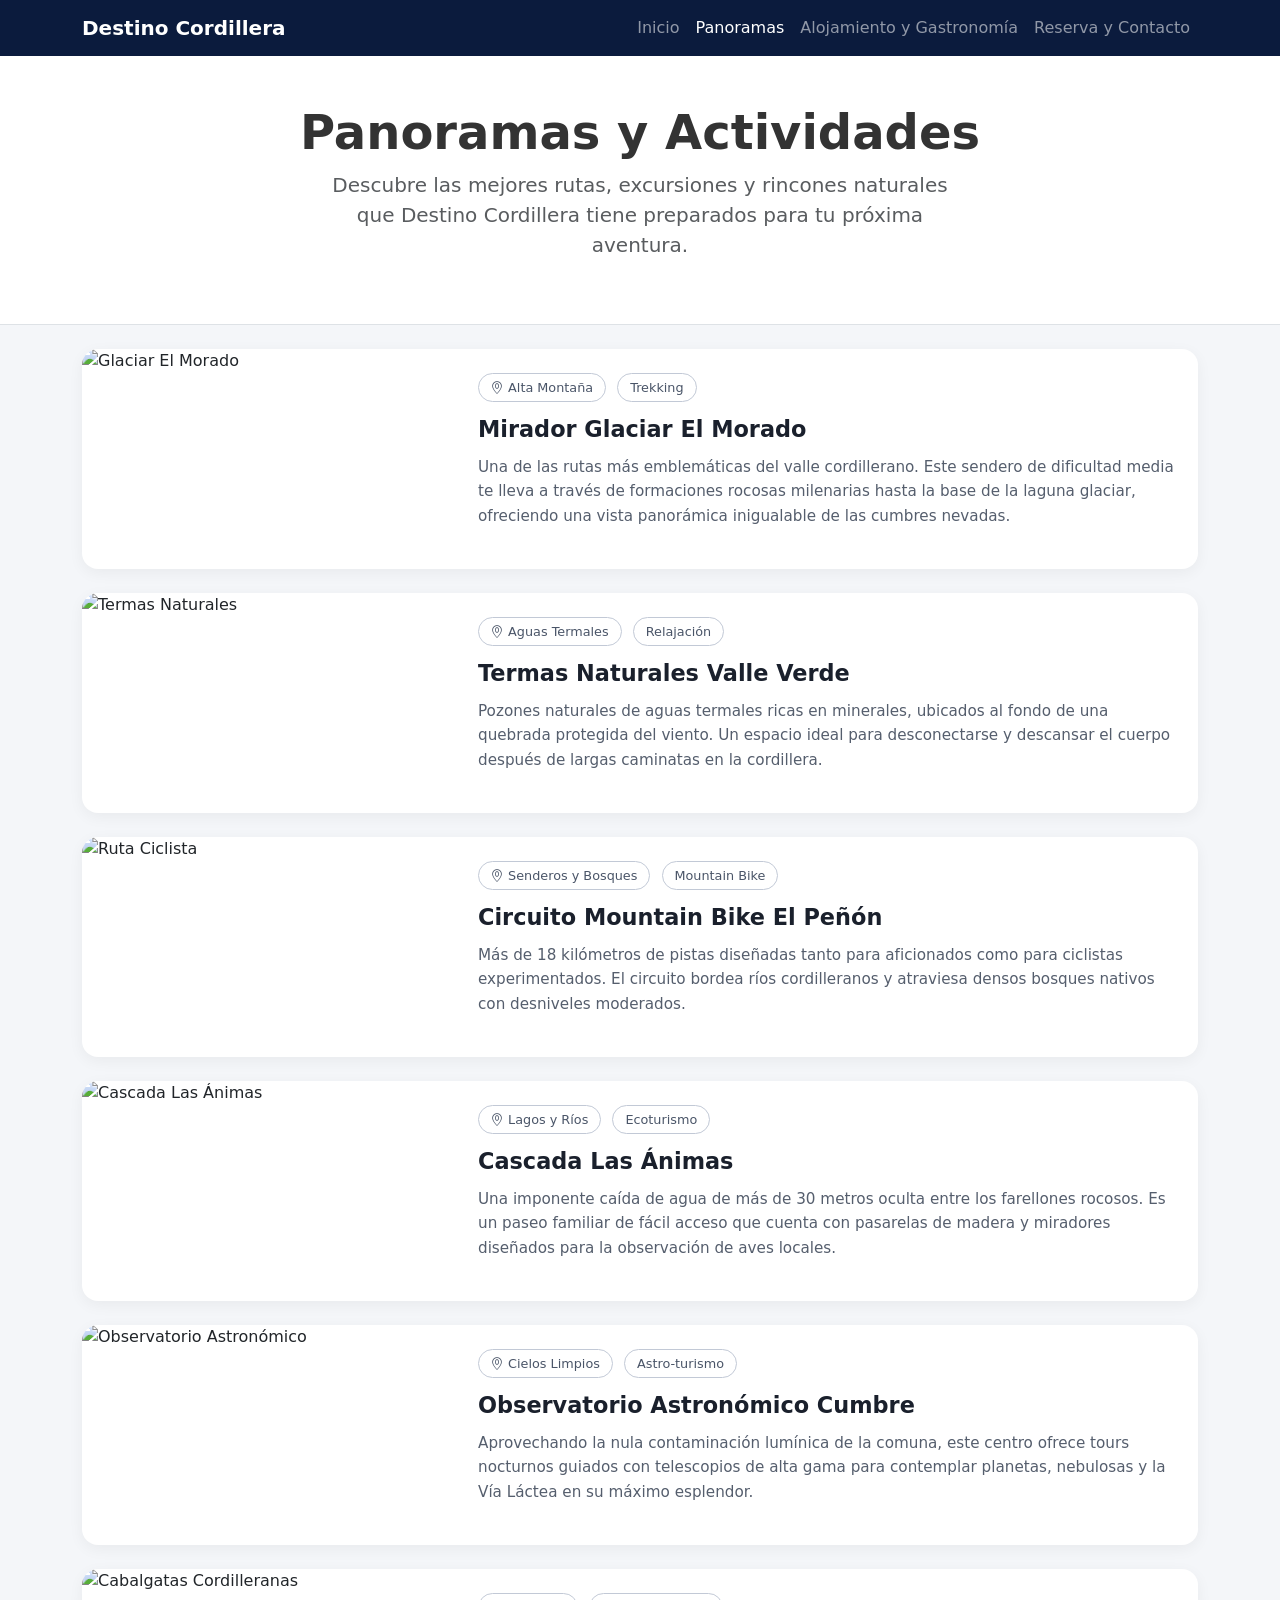
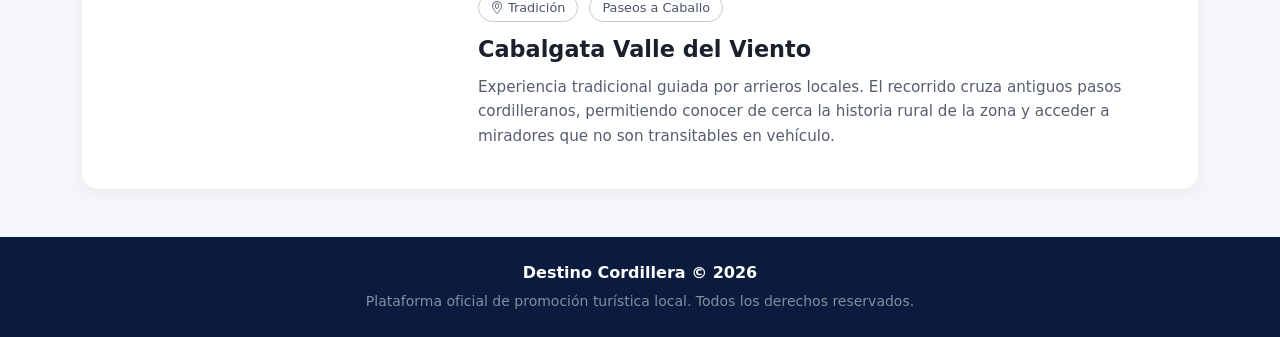
==== pagina1.html @ 68efdb51 "pagina de los panoramas con tarjetas (me equivoque de archivo)" ====
<!DOCTYPE html>
<html lang="es">
<head>
  <meta charset="UTF-8">
  <meta name="viewport" content="width=device-width, initial-scale=1.0">
  <title>Destino Cordillera - Panoramas</title>
  
  <!-- Bootstrap 5 CSS -->
  <link href="https://cdn.jsdelivr.net/npm/bootstrap@5.3.0/dist/css/bootstrap.min.css" rel="stylesheet">
  
  <!-- Iconos de Bootstrap (para los tags de ubicación) -->
  <link rel="stylesheet" href="https://cdn.jsdelivr.net/npm/bootstrap-icons@1.11.0/font/bootstrap-icons.css">

  <style>
    /* Paleta base compartida */
    .bg-custom-dark { 
      background-color: #0b1b3d; 
    }
    .btn-custom { 
      background-color: #e30613; 
      color: white; 
    }
    .btn-custom:hover { 
      background-color: #b3000d; 
      color: white; 
    }

    /* Fondo general  */
    body {
      background-color: #f4f6f9;
      color: #333333;
    }

    /* Estilo de Tarjetas Horizontales */
    .card-panorama {
      border: none;
      border-radius: 16px;
      overflow: hidden;
      background-color: #ffffff;
      box-shadow: 0 4px 15px rgba(0, 0, 0, 0.05);
      transition: transform 0.25s ease, box-shadow 0.25s ease;
    }

    .card-panorama:hover {
      transform: translateY(-3px);
      box-shadow: 0 8px 24px rgba(0, 0, 0, 0.1);
    }

    /* Ajuste de imagen lateral */
    .card-panorama img {
      width: 100%;
      height: 100%;
      min-height: 220px;
      object-fit: cover;
    }

    /* Etiquetas/Badges estilo cápsula */
    .tag-pill {
      display: inline-block;
      border: 1px solid #c2c9d6;
      color: #4a5568;
      border-radius: 50px;
      padding: 4px 12px;
      font-size: 0.8rem;
      font-weight: 500;
      background-color: #ffffff;
      margin-right: 6px;
      margin-bottom: 8px;
    }

    /* Tipografía de títulos */
    .panorama-title {
      font-weight: 700;
      color: #1a202c;
      font-size: 1.4rem;
      margin-top: 6px;
      margin-bottom: 12px;
    }

    .panorama-text {
      color: #555e6d;
      font-size: 0.95rem;
      line-height: 1.6;
    }
  </style>
</head>
<body>

  <!-- Barra de Navegación -->
  <nav class="navbar navbar-expand-lg navbar-dark bg-custom-dark sticky-top">
    <div class="container">
      <a class="navbar-brand d-flex align-items-center fw-bold" href="index.html">
        Destino Cordillera
      </a>
      <button class="navbar-toggler" type="button" data-bs-toggle="collapse" data-bs-target="#navbarNav">
        <span class="navbar-toggler-icon"></span>
      </button>
      <div class="collapse navbar-collapse" id="navbarNav">
        <ul class="navbar-nav ms-auto">
          <li class="nav-item"><a class="nav-link" href="index.html">Inicio</a></li>
          <li class="nav-item"><a class="nav-link active" aria-current="page" href="pagina1.html">Panoramas</a></li>
          <li class="nav-item"><a class="nav-link" href="pagina2.html">Alojamiento y Gastronomía</a></li>
          <li class="nav-item"><a class="nav-link" href="pagina3.html">Reserva y Contacto</a></li>
        </ul>
      </div>
    </div>
  </nav>

  <!-- Encabezado de la Sección -->
  <header class="py-5 text-center bg-white border-bottom mb-4">
    <div class="container">
      <h1 class="fw-bold display-5">Panoramas y Actividades</h1>
      <p class="text-muted lead mx-auto" style="max-width: 650px;">
        Descubre las mejores rutas, excursiones y rincones naturales que Destino Cordillera tiene preparados para tu próxima aventura.
      </p>
    </div>
  </header>

  <!-- Listado de Panoramas -->
  <main class="container pb-5">
    <div class="row g-4">

      <!-- Panorama 1 -->
      <div class="col-12">
        <article class="card card-panorama">
          <div class="row g-0">
            <div class="col-md-4">
              <img src="https://images.unsplash.com/photo-1464822759023-fed622ff2c3b?auto=format&fit=crop&w=800&q=80" alt="Glaciar El Morado">
            </div>
            <div class="col-md-8 d-flex align-items-center">
              <div class="card-body p-4">
                <div>
                  <span class="tag-pill"><i class="bi bi-geo-alt"></i> Alta Montaña</span>
                  <span class="tag-pill">Trekking</span>
                </div>
                <h2 class="panorama-title">Mirador Glaciar El Morado</h2>
                <p class="panorama-text">
                  Una de las rutas más emblemáticas del valle cordillerano. Este sendero de dificultad media te lleva a través de formaciones rocosas milenarias hasta la base de la laguna glaciar, ofreciendo una vista panorámica inigualable de las cumbres nevadas.
                </p>
              </div>
            </div>
          </div>
        </article>
      </div>

      <!-- Panorama 2 -->
      <div class="col-12">
        <article class="card card-panorama">
          <div class="row g-0">
            <div class="col-md-4">
              <img src="https://images.unsplash.com/photo-1540555700478-4be289fbecef?auto=format&fit=crop&w=800&q=80" alt="Termas Naturales">
            </div>
            <div class="col-md-8 d-flex align-items-center">
              <div class="card-body p-4">
                <div>
                  <span class="tag-pill"><i class="bi bi-geo-alt"></i> Aguas Termales</span>
                  <span class="tag-pill">Relajación</span>
                </div>
                <h2 class="panorama-title">Termas Naturales Valle Verde</h2>
                <p class="panorama-text">
                  Pozones naturales de aguas termales ricas en minerales, ubicados al fondo de una quebrada protegida del viento. Un espacio ideal para desconectarse y descansar el cuerpo después de largas caminatas en la cordillera.
                </p>
              </div>
            </div>
          </div>
        </article>
      </div>

      <!-- Panorama 3 -->
      <div class="col-12">
        <article class="card card-panorama">
          <div class="row g-0">
            <div class="col-md-4">
              <img src="https://images.unsplash.com/photo-1544161515-4ab6ce6db874?auto=format&fit=crop&w=800&q=80" alt="Ruta Ciclista">
            </div>
            <div class="col-md-8 d-flex align-items-center">
              <div class="card-body p-4">
                <div>
                  <span class="tag-pill"><i class="bi bi-geo-alt"></i> Senderos y Bosques</span>
                  <span class="tag-pill">Mountain Bike</span>
                </div>
                <h2 class="panorama-title">Circuito Mountain Bike El Peñón</h2>
                <p class="panorama-text">
                  Más de 18 kilómetros de pistas diseñadas tanto para aficionados como para ciclistas experimentados. El circuito bordea ríos cordilleranos y atraviesa densos bosques nativos con desniveles moderados.
                </p>
              </div>
            </div>
          </div>
        </article>
      </div>

      <!-- Panorama 4 -->
      <div class="col-12">
        <article class="card card-panorama">
          <div class="row g-0">
            <div class="col-md-4">
              <img src="https://images.unsplash.com/photo-1432405972618-c60b0225b8f9?auto=format&fit=crop&w=800&q=80" alt="Cascada Las Ánimas">
            </div>
            <div class="col-md-8 d-flex align-items-center">
              <div class="card-body p-4">
                <div>
                  <span class="tag-pill"><i class="bi bi-geo-alt"></i> Lagos y Ríos</span>
                  <span class="tag-pill">Ecoturismo</span>
                </div>
                <h2 class="panorama-title">Cascada Las Ánimas</h2>
                <p class="panorama-text">
                  Una imponente caída de agua de más de 30 metros oculta entre los farellones rocosos. Es un paseo familiar de fácil acceso que cuenta con pasarelas de madera y miradores diseñados para la observación de aves locales.
                </p>
              </div>
            </div>
          </div>
        </article>
      </div>

      <!-- Panorama 5 -->
      <div class="col-12">
        <article class="card card-panorama">
          <div class="row g-0">
            <div class="col-md-4">
              <img src="https://images.unsplash.com/photo-1506703719100-a0f3a48c0f86?auto=format&fit=crop&w=800&q=80" alt="Observatorio Astronómico">
            </div>
            <div class="col-md-8 d-flex align-items-center">
              <div class="card-body p-4">
                <div>
                  <span class="tag-pill"><i class="bi bi-geo-alt"></i> Cielos Limpios</span>
                  <span class="tag-pill">Astro-turismo</span>
                </div>
                <h2 class="panorama-title">Observatorio Astronómico Cumbre</h2>
                <p class="panorama-text">
                  Aprovechando la nula contaminación lumínica de la comuna, este centro ofrece tours nocturnos guiados con telescopios de alta gama para contemplar planetas, nebulosas y la Vía Láctea en su máximo esplendor.
                </p>
              </div>
            </div>
          </div>
        </article>
      </div>

      <!-- Panorama 6 -->
      <div class="col-12">
        <article class="card card-panorama">
          <div class="row g-0">
            <div class="col-md-4">
              <img src="https://images.unsplash.com/photo-1553284965-83fd3e82fa5a?auto=format&fit=crop&w=800&q=80" alt="Cabalgatas Cordilleranas">
            </div>
            <div class="col-md-8 d-flex align-items-center">
              <div class="card-body p-4">
                <div>
                  <span class="tag-pill"><i class="bi bi-geo-alt"></i> Tradición</span>
                  <span class="tag-pill">Paseos a Caballo</span>
                </div>
                <h2 class="panorama-title">Cabalgata Valle del Viento</h2>
                <p class="panorama-text">
                  Experiencia tradicional guiada por arrieros locales. El recorrido cruza antiguos pasos cordilleranos, permitiendo conocer de cerca la historia rural de la zona y acceder a miradores que no son transitables en vehículo.
                </p>
              </div>
            </div>
          </div>
        </article>
      </div>

    </div>
  </main>

  <!-- Pie de página coherente -->
  <footer class="bg-custom-dark text-white text-center py-4">
    <div class="container">
      <p class="mb-1 fw-bold">Destino Cordillera &copy; 2026</p>
      <small class="text-white-50">Plataforma oficial de promoción turística local. Todos los derechos reservados.</small>
    </div>
  </footer>

  <!-- Bootstrap 5 JS -->
  <script src="https://cdn.jsdelivr.net/npm/bootstrap@5.3.0/dist/js/bootstrap.bundle.min.js"></script>
</body>
</html>
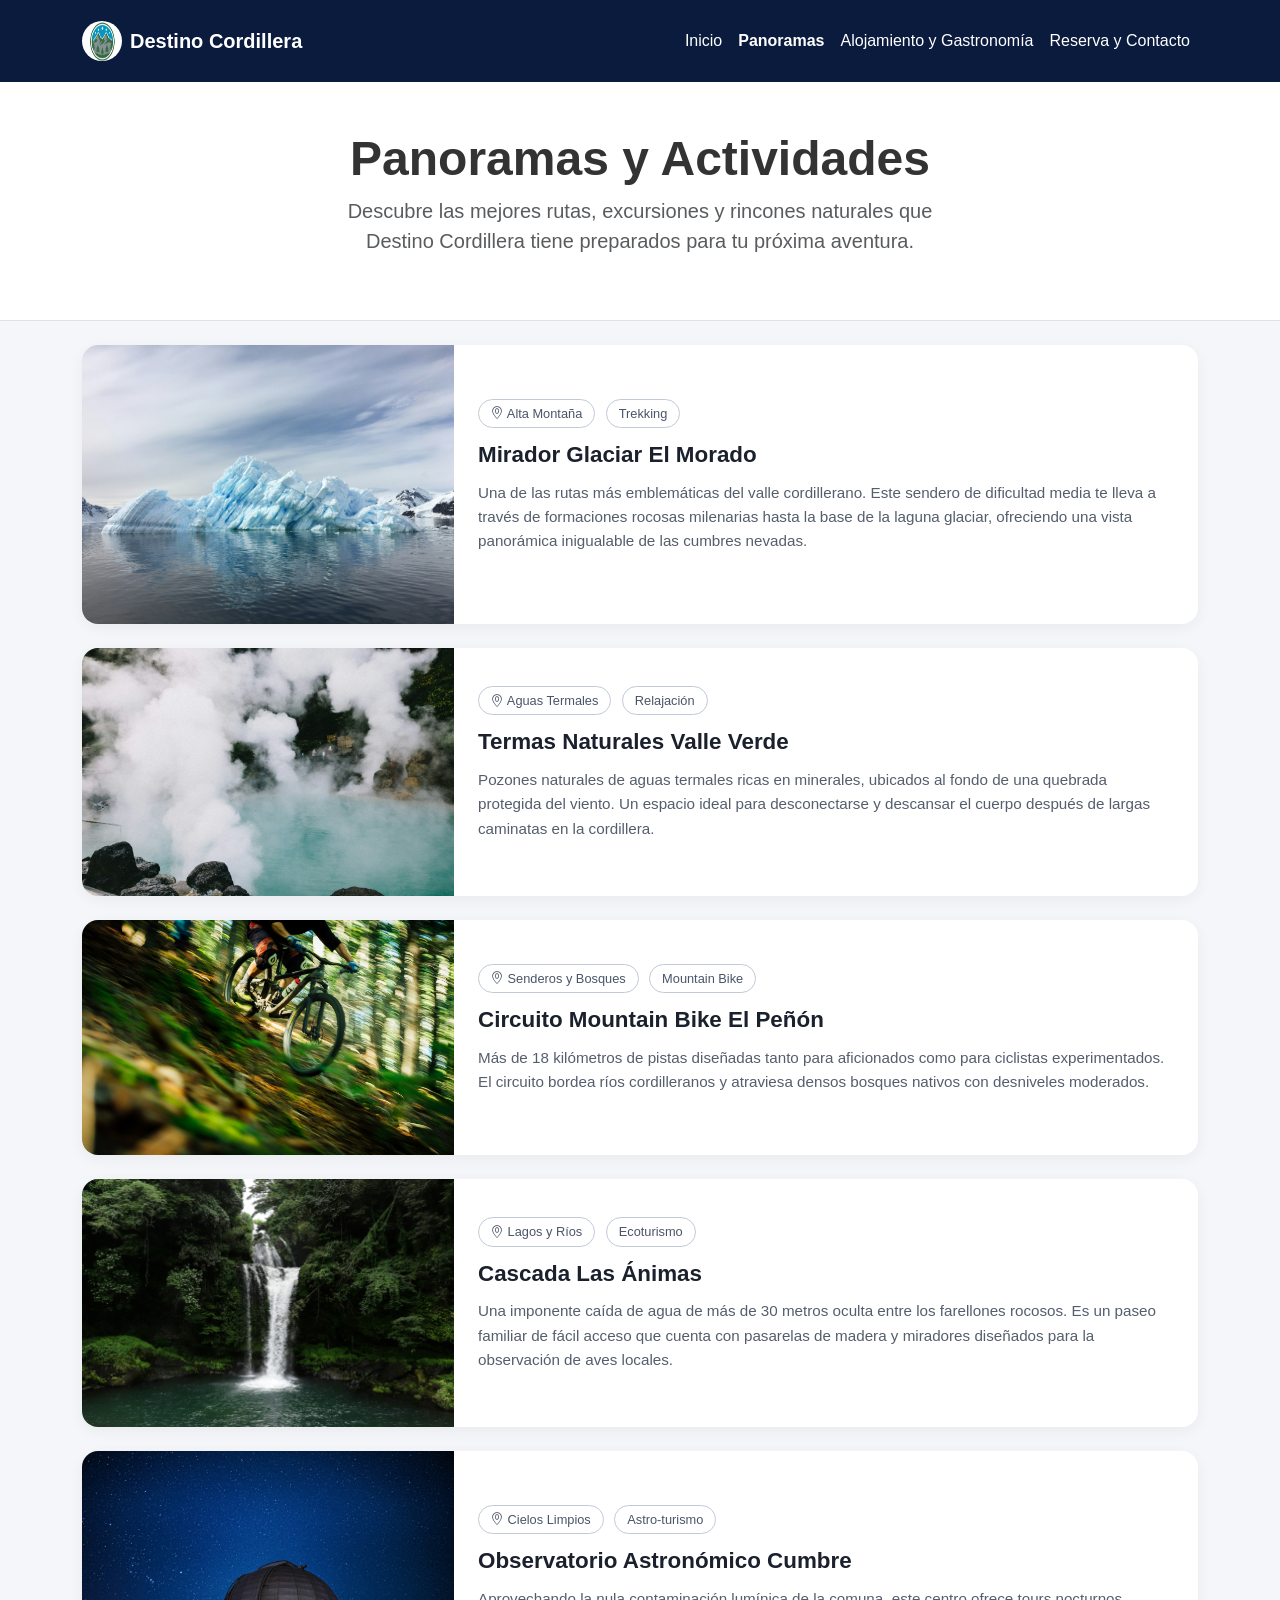
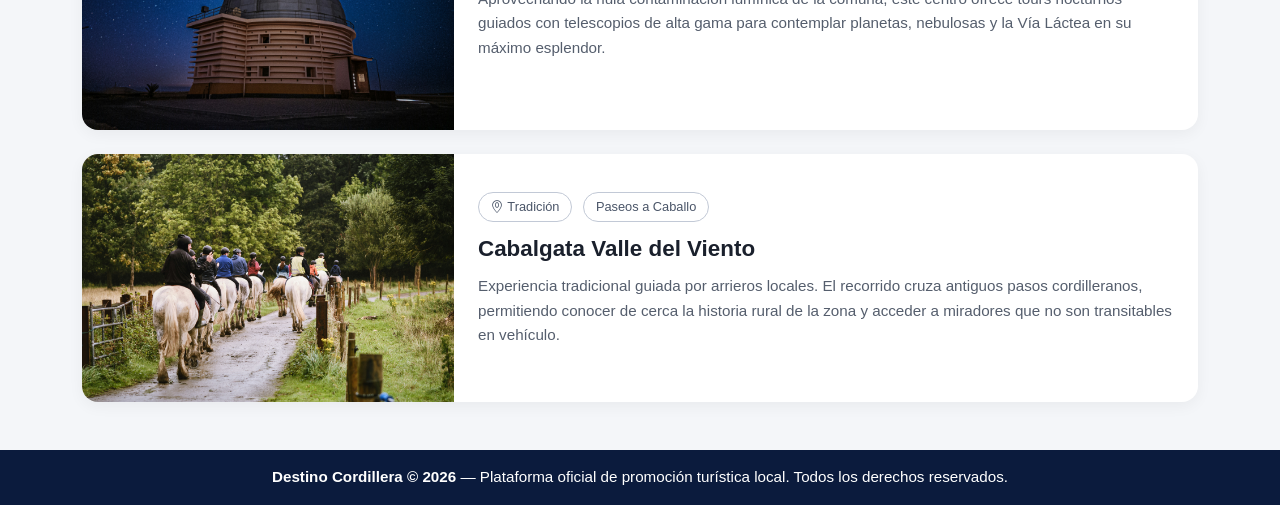
==== commit 867160bf: "se crea la pagina principal del proyecto, agregando las imagenes,corrigiendo algunas faltas ortograf" ====
--- a/pagina1.html
+++ b/pagina1.html
@@ -1,6 +1,7 @@
 <!DOCTYPE html>
 <html lang="es">
 <head>
+
   <meta charset="UTF-8">
   <meta name="viewport" content="width=device-width, initial-scale=1.0">
   <title>Destino Cordillera - Panoramas</title>
@@ -10,6 +11,8 @@
   
   <!-- Iconos de Bootstrap (para los tags de ubicación) -->
   <link rel="stylesheet" href="https://cdn.jsdelivr.net/npm/bootstrap-icons@1.11.0/font/bootstrap-icons.css">
+  <link href="https://cdn.jsdelivr.net/npm/bootstrap@5.3.0/dist/css/bootstrap.min.css" rel="stylesheet">
+<link rel="stylesheet" href="css/styles.css">
 
   <style>
     /* Paleta base compartida */
@@ -87,23 +90,24 @@
 <body>
 
   <!-- Barra de Navegación -->
-  <nav class="navbar navbar-expand-lg navbar-dark bg-custom-dark sticky-top">
+<nav class="navbar navbar-expand-lg navbar-dark py-3" style="background-color: #0b1b3d !important;">
     <div class="container">
-      <a class="navbar-brand d-flex align-items-center fw-bold" href="index.html">
-        Destino Cordillera
+      <a class="navbar-brand d-flex align-items-center gap-2 text-white" href="index.html">
+        <img src="img/logo.png" alt="Logo" width="40" height="40" class="rounded-circle">
+        <span class="fw-bold" style="color: #ffffff !important;">Destino Cordillera</span>
       </a>
       <button class="navbar-toggler" type="button" data-bs-toggle="collapse" data-bs-target="#navbarNav">
         <span class="navbar-toggler-icon"></span>
       </button>
       <div class="collapse navbar-collapse" id="navbarNav">
         <ul class="navbar-nav ms-auto">
-          <li class="nav-item"><a class="nav-link" href="index.html">Inicio</a></li>
-          <li class="nav-item"><a class="nav-link active" aria-current="page" href="pagina1.html">Panoramas</a></li>
-          <li class="nav-item"><a class="nav-link" href="pagina2.html">Alojamiento y Gastronomía</a></li>
-          <li class="nav-item"><a class="nav-link" href="pagina3.html">Reserva y Contacto</a></li>
+          <li class="nav-item"><a class="nav-link text-white" href="index.html">Inicio</a></li>
+          <li class="nav-item"><a class="nav-link active fw-bold text-white" href="pagina1.html">Panoramas</a></li>
+          <li class="nav-item"><a class="nav-link text-white" href="pagina2.html">Alojamiento y Gastronomía</a></li>
+          <li class="nav-item"><a class="nav-link text-white" href="pagina3.html">Reserva y Contacto</a></li>
         </ul>
       </div>
-    </div>
+    </div> 
   </nav>
 
   <!-- Encabezado de la Sección -->
@@ -125,7 +129,7 @@
         <article class="card card-panorama">
           <div class="row g-0">
             <div class="col-md-4">
-              <img src="https://images.unsplash.com/photo-1464822759023-fed622ff2c3b?auto=format&fit=crop&w=800&q=80" alt="Glaciar El Morado">
+              <img src="img/glaciar 2.jpg" alt="Glaciar El Morado">
             </div>
             <div class="col-md-8 d-flex align-items-center">
               <div class="card-body p-4">
@@ -148,7 +152,7 @@
         <article class="card card-panorama">
           <div class="row g-0">
             <div class="col-md-4">
-              <img src="https://images.unsplash.com/photo-1540555700478-4be289fbecef?auto=format&fit=crop&w=800&q=80" alt="Termas Naturales">
+              <img src="img/Termas naturales.jpg" alt="Termas Naturales">
             </div>
             <div class="col-md-8 d-flex align-items-center">
               <div class="card-body p-4">
@@ -171,7 +175,7 @@
         <article class="card card-panorama">
           <div class="row g-0">
             <div class="col-md-4">
-              <img src="https://images.unsplash.com/photo-1544161515-4ab6ce6db874?auto=format&fit=crop&w=800&q=80" alt="Ruta Ciclista">
+              <img src="img/montainbike.jpg" alt="Ruta Ciclista">
             </div>
             <div class="col-md-8 d-flex align-items-center">
               <div class="card-body p-4">
@@ -194,7 +198,7 @@
         <article class="card card-panorama">
           <div class="row g-0">
             <div class="col-md-4">
-              <img src="https://images.unsplash.com/photo-1432405972618-c60b0225b8f9?auto=format&fit=crop&w=800&q=80" alt="Cascada Las Ánimas">
+              <img src="img/cascada las animas.jpg" alt="Cascada Las Ánimas">
             </div>
             <div class="col-md-8 d-flex align-items-center">
               <div class="card-body p-4">
@@ -217,7 +221,7 @@
         <article class="card card-panorama">
           <div class="row g-0">
             <div class="col-md-4">
-              <img src="https://images.unsplash.com/photo-1506703719100-a0f3a48c0f86?auto=format&fit=crop&w=800&q=80" alt="Observatorio Astronómico">
+              <img src="img/observatorio.jpg" alt="Observatorio Astronómico">
             </div>
             <div class="col-md-8 d-flex align-items-center">
               <div class="card-body p-4">
@@ -240,7 +244,7 @@
         <article class="card card-panorama">
           <div class="row g-0">
             <div class="col-md-4">
-              <img src="https://images.unsplash.com/photo-1553284965-83fd3e82fa5a?auto=format&fit=crop&w=800&q=80" alt="Cabalgatas Cordilleranas">
+              <img src="img/cabalgata.jpg" alt="Cabalgatas Cordilleranas">
             </div>
             <div class="col-md-8 d-flex align-items-center">
               <div class="card-body p-4">
@@ -262,10 +266,11 @@
   </main>
 
   <!-- Pie de página coherente -->
-  <footer class="bg-custom-dark text-white text-center py-4">
-    <div class="container">
-      <p class="mb-1 fw-bold">Destino Cordillera &copy; 2026</p>
-      <small class="text-white-50">Plataforma oficial de promoción turística local. Todos los derechos reservados.</small>
+  <footer class="py-3" style="background-color: #0b1b3d !important;">
+    <div class="container text-center">
+      <p class="mb-0 text-white" style="color: #ffffff !important; font-size: 0.95rem; font-weight: 500; white-space: nowrap;">
+        <strong style="color: #ffffff !important;">Destino Cordillera © 2026</strong> — Plataforma oficial de promoción turística local. Todos los derechos reservados.
+      </p>
     </div>
   </footer>
 
--- a/css/styles.css
+++ b/css/styles.css
@@ -0,0 +1,251 @@
+/*estilos bases*/
+* {
+  margin: 0;
+  padding: 0;
+  box-sizing: border-box;
+}
+
+body {
+  font-family: -apple-system, BlinkMacSystemFont, "Segoe UI", Roboto, Helvetica, Arial, sans-serif;
+  background-color: #f4f6f9;
+  color: #2d3748;
+  display: flex;
+  flex-direction: column;
+  min-height: 100vh; /* Fuerza al footer a quedarse siempre abajo */
+}
+
+/* estilo de la barra de navegacion*/
+.header-nav,
+.navbar-custom {
+  background-color: #0b1b3d !important; /* Azul oscuro oficial */
+  position: sticky;
+  top: 0;
+  z-index: 1000;
+  box-shadow: 0 2px 10px rgba(0, 0, 0, 0.15);
+}
+
+.navbar-custom .navbar-brand {
+  font-size: 1.35rem;
+  font-weight: 700;
+  color: #ffffff !important;
+}
+
+/* Ajustes del logo para no sedeforme*/
+.navbar-custom .navbar-brand img,
+.logo img {
+  height: 40px;
+  width: auto;
+  object-fit: contain;
+}
+
+.nav-container {
+  max-width: 1200px;
+  margin: 0 auto;
+  padding: 1rem 1.5rem;
+  display: flex;
+  justify-content: space-between;
+  align-items: center;
+}
+
+.logo {
+  color: #ffffff;
+  font-size: 1.3rem;
+  font-weight: 700;
+  text-decoration: none;
+  letter-spacing: 0.5px;
+}
+
+/* Enlaces del menú principal */
+.nav-menu {
+  display: flex;
+  list-style: none;
+  gap: 1.5rem;
+  align-items: center;
+}
+
+.nav-menu a,
+.navbar-custom .nav-link {
+  color: rgba(255, 255, 255, 0.85) !important;
+  text-decoration: none;
+  font-size: 0.95rem;
+  font-weight: 500;
+  transition: color 0.2s ease;
+}
+
+/* Efectos al pasar el cursor y estado activo */
+.nav-menu a:hover,
+.navbar-custom .nav-link:hover {
+  color: #ffffff !important;
+}
+
+.nav-menu a.active,
+.navbar-custom .nav-link.active {
+  color: #ffffff !important;
+  font-weight: 600;
+}
+
+/* Encabezados principales*/
+.banner-contacto {
+  background-color: #ffffff;
+  border-bottom: 1px solid #e2e8f0;
+  text-align: center;
+  padding: 3rem 1.5rem;
+}
+
+.banner-contenido {
+  max-width: 700px;
+  margin: 0 auto;
+}
+
+.banner-contacto h1 {
+  font-size: 2.3rem;
+  color: #0b1b3d;
+  margin-bottom: 0.75rem;
+  font-weight: 800;
+}
+
+.banner-contacto p {
+  color: #4a5568;
+  font-size: 1.05rem;
+  line-height: 1.6;
+}
+
+/*  Organizar el contenido en dos columnas*/
+.main-contacto {
+  flex: 1;
+  max-width: 1200px;
+  width: 100%;
+  margin: 0 auto;
+  padding: 2.5rem 1.5rem;
+}
+
+.contacto-grid {
+  display: grid;
+  grid-template-columns: 1fr 1fr;
+  gap: 2rem;
+}
+
+/* Estilos para los contenedores blancos con sombras suaves*/
+.tarjeta-formulario,
+.tarjeta-info {
+  background-color: #ffffff;
+  border-radius: 14px;
+  padding: 2rem;
+  box-shadow: 0 4px 15px rgba(0, 0, 0, 0.05);
+}
+
+.tarjeta-formulario h2,
+.tarjeta-info h2 {
+  font-size: 1.35rem;
+  color: #0b1b3d;
+  margin-bottom: 0.5rem;
+  font-weight: 700;
+}
+
+.instruccion-form,
+.desc-info {
+  font-size: 0.95rem;
+  color: #718096;
+  margin-bottom: 1.5rem;
+  line-height: 1.5;
+}
+
+/* Caja de reemplazo visual mientras se integra un formulario activo */
+.placeholder-formulario {
+  border: 2px dashed #cbd5e0;
+  background-color: #f7fafc;
+  padding: 3rem 1.5rem;
+  text-align: center;
+  border-radius: 10px;
+  color: #a0aec0;
+}
+
+/*  Diseño para la lista de ubicación, teléfonos e iframe de mapa. */
+.lista-contacto {
+  list-style: none;
+  margin-bottom: 2rem;
+}
+
+.lista-contacto li {
+  display: flex;
+  flex-direction: column;
+  padding: 0.75rem 0;
+  border-bottom: 1px solid #edf2f7;
+  font-size: 0.95rem;
+}
+
+.lista-contacto li:last-child {
+  border-bottom: none;
+}
+
+.lista-contacto strong {
+  color: #0b1b3d;
+  font-weight: 600;
+  margin-bottom: 0.2rem;
+}
+
+.lista-contacto span {
+  color: #4a5568;
+}
+
+/* Formato para la sección de mapa */
+.bloque-mapa h3 {
+  font-size: 1.1rem;
+  color: #0b1b3d;
+  margin-bottom: 0.3rem;
+  font-weight: 700;
+}
+
+.nota-mapa {
+  font-size: 0.85rem;
+  color: #718096;
+  margin-bottom: 0.8rem;
+}
+
+.contenedor-mapa {
+  border-radius: 10px;
+  overflow: hidden;
+  box-shadow: 0 2px 8px rgba(0, 0, 0, 0.08);
+}
+
+/* pie de pagina*/
+.footer-custom,
+.footer-sitio {
+  background-color: #0b1b3d !important;
+  color: #ffffff !important;
+  margin-top: auto;
+}
+
+/* Forzamos que todo el texto y negritas dentro del footer sean blanco puro */
+.footer-custom .footer-line,
+.footer-custom .footer-line * {
+  color: #ffffff !important; 
+  font-size: 0.95rem;
+  font-weight: 500;
+  margin: 0;
+}
+
+/* hacer que todo se organice en pantallas pequeñas */
+@media (max-width: 850px) {
+  /* Cambiamos el grid de 2 columnas a 1 sola columna */
+  .contacto-grid {
+    grid-template-columns: 1fr;
+  }
+
+  /* Ajustamos el menú de navegación para celulares */
+  .nav-container {
+    flex-direction: column;
+    gap: 1rem;
+  }
+
+  .nav-menu {
+    flex-wrap: wrap;
+    justify-content: center;
+    gap: 1rem;
+  }
+
+  /*si la pantalla es muy estrecha el pie de pagina se va a dividir en lineas */
+  .footer-custom .footer-line {
+    white-space: normal;
+  }
+}
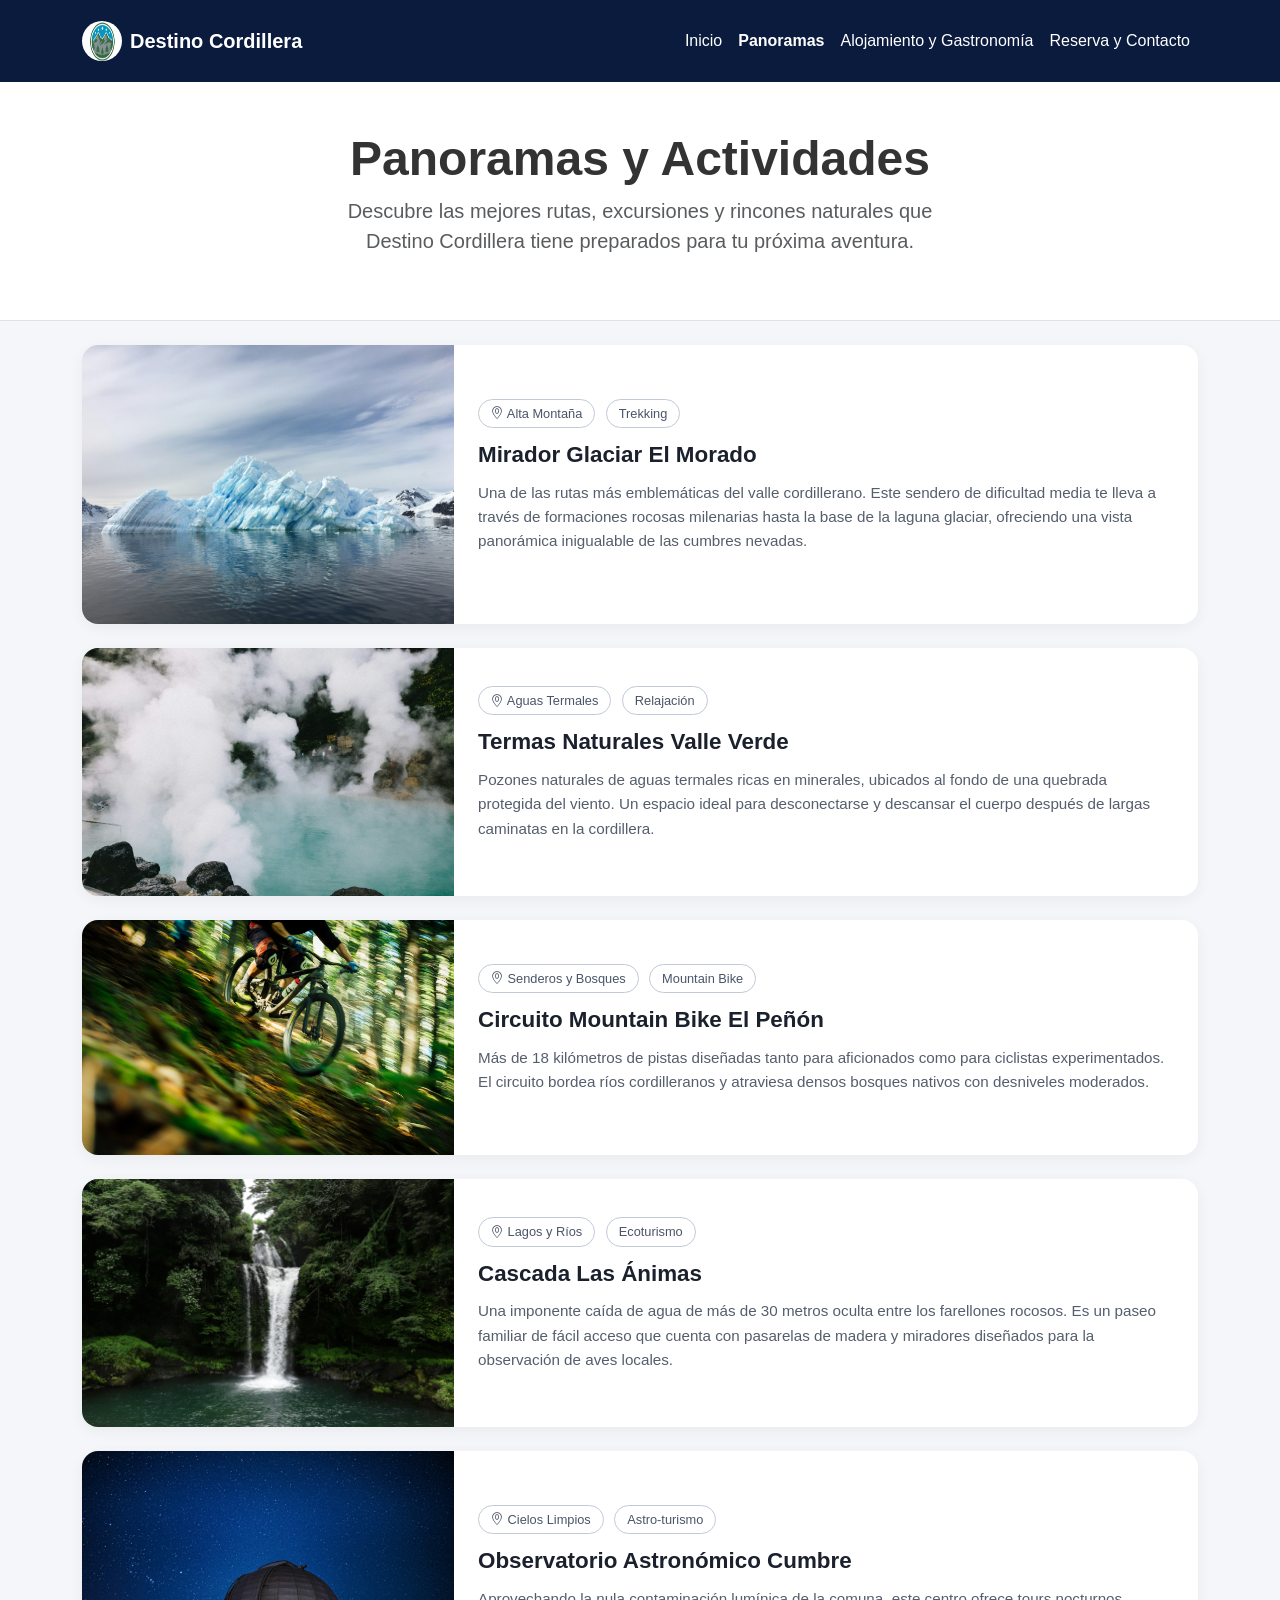
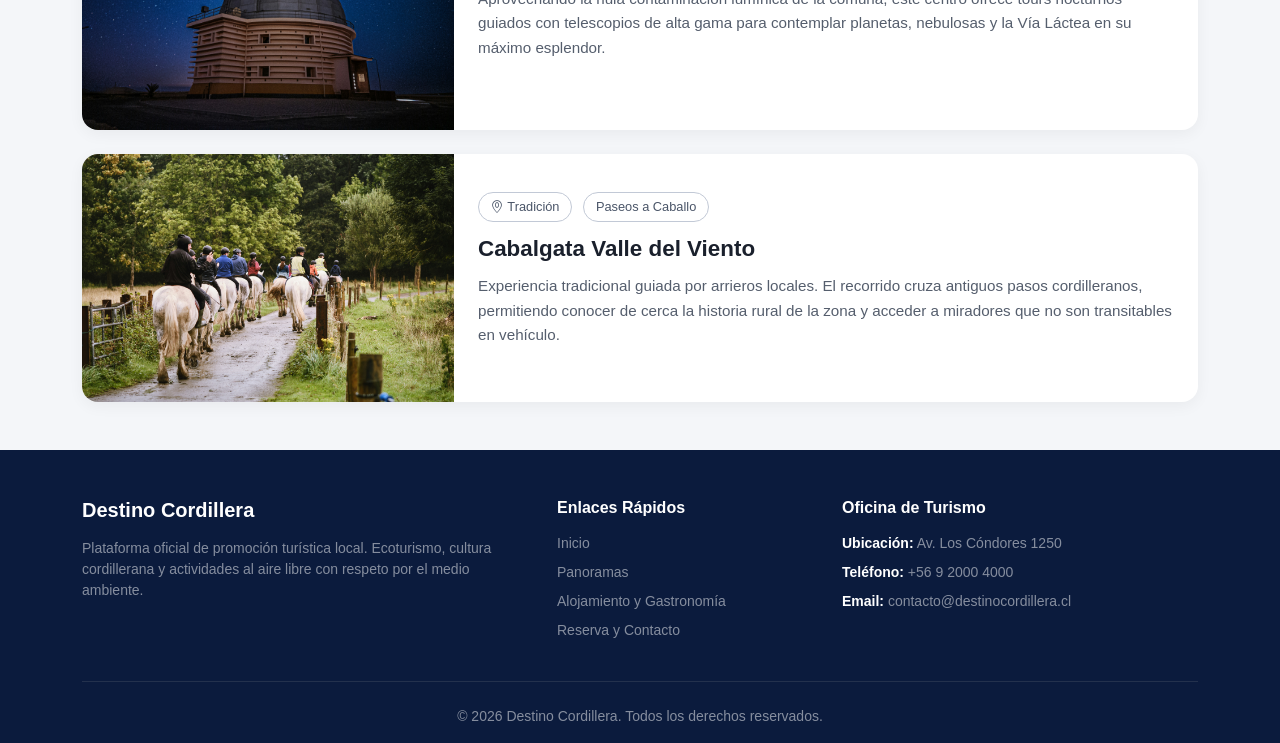
==== commit 367afda8: "se mejora la pagina inicial, creando opioniones y el porque se deberia elegir el lugarpara visitar, " ====
--- a/pagina1.html
+++ b/pagina1.html
@@ -265,14 +265,67 @@
     </div>
   </main>
 
-  <!-- Pie de página coherente -->
-  <footer class="py-3" style="background-color: #0b1b3d !important;">
-    <div class="container text-center">
-      <p class="mb-0 text-white" style="color: #ffffff !important; font-size: 0.95rem; font-weight: 500; white-space: nowrap;">
-        <strong style="color: #ffffff !important;">Destino Cordillera © 2026</strong> — Plataforma oficial de promoción turística local. Todos los derechos reservados.
-      </p>
+  <!-- Pie de página-->
+<!-- Pie de pagina en Bootstrap con el fondo azul marino -->
+<footer class="text-white pt-5 pb-3" style="background-color: #0b1b3d;">
+  <div class="container">
+    
+    <!-- Usamos row para ordenar las 3 columnas en la pantalla -->
+    <div class="row g-4 mb-4">
+
+      <!-- Columna 1: Informacion principal sobre la pagina -->
+      <div class="col-md-5">
+        <h5 class="fw-bold mb-3">Destino Cordillera</h5>
+        <p class="small text-white-50 lh-base pe-md-4">
+          Plataforma oficial de promoción turística local. Ecoturismo, cultura cordillerana y actividades al aire libre con respeto por el medio ambiente.
+        </p>
+      </div>
+
+      <!-- Columna 2: Enlaces rapidos del menu -->
+      <div class="col-md-3">
+        <h6 class="fw-bold mb-3">Enlaces Rápidos</h6>
+        <ul class="list-unstyled small">
+          <li class="mb-2">
+            <a href="index.html" class="text-white-50 text-decoration-none">Inicio</a>
+          </li>
+          <li class="mb-2">
+            <a href="pagina1.html" class="text-white-50 text-decoration-none">Panoramas</a>
+          </li>
+          <li class="mb-2">
+            <a href="pagina2.html" class="text-white-50 text-decoration-none">Alojamiento y Gastronomía</a>
+          </li>
+          <li class="mb-2">
+            <a href="pagina3.html" class="text-white-50 text-decoration-none">Reserva y Contacto</a>
+          </li>
+        </ul>
+      </div>
+
+      <!-- Columna 3: Datos de contacto de la oficina -->
+      <div class="col-md-4">
+        <h6 class="fw-bold mb-3">Oficina de Turismo</h6>
+        <div class="small text-white-50">
+          <p class="mb-2"><strong class="text-white">Ubicación:</strong> Av. Los Cóndores 1250</p>
+          <p class="mb-2"><strong class="text-white">Teléfono:</strong> +56 9 2000 4000</p>
+          <p class="mb-0"><strong class="text-white">Email:</strong> contacto@destinocordillera.cl</p>
+        </div>
+      </div>
+
     </div>
-  </footer>
+
+    <!-- Linea divisora delgada usando las clases de Bootstrap -->
+    <hr class="border-secondary opacity-25 my-4">
+
+    <!-- Parte de abajo con el copyright centrado -->
+    <div class="row text-center">
+      <div class="col-12">
+        <p class="small text-white-50 mb-0">
+          &copy; 2026 Destino Cordillera. Todos los derechos reservados.
+        </p>
+      </div>
+    </div>
+
+  </div>
+</footer>
 
   <!-- Bootstrap 5 JS -->
   <script src="https://cdn.jsdelivr.net/npm/bootstrap@5.3.0/dist/js/bootstrap.bundle.min.js"></script>
--- a/css/styles.css
+++ b/css/styles.css
@@ -1,23 +1,29 @@
-/*estilos bases*/
+
+
+/* Limpiamos margenes*/
 * {
   margin: 0;
   padding: 0;
   box-sizing: border-box;
 }
 
+/* Configuracion del body para el fondo general y que el footer no se suba si hay poco contenido */
 body {
   font-family: -apple-system, BlinkMacSystemFont, "Segoe UI", Roboto, Helvetica, Arial, sans-serif;
   background-color: #f4f6f9;
   color: #2d3748;
   display: flex;
   flex-direction: column;
-  min-height: 100vh; /* Fuerza al footer a quedarse siempre abajo */
-}
-
-/* estilo de la barra de navegacion*/
+  min-height: 100vh; /* Esto obliga a que el body mida como minimo el alto de la pantalla */
+}
+
+
+/* barra de navegacion */
+
+/* Estilos de la barra de navegacion fija arriba con el azul corporativo */
 .header-nav,
 .navbar-custom {
-  background-color: #0b1b3d !important; /* Azul oscuro oficial */
+  background-color: #0b1b3d !important; /* Azul marino oficial del proyecto */
   position: sticky;
   top: 0;
   z-index: 1000;
@@ -30,14 +36,17 @@
   color: #ffffff !important;
 }
 
-/* Ajustes del logo para no sedeforme*/
+/* Evitamos que la foto del logo se deforme o quede gigante */
 .navbar-custom .navbar-brand img,
 .logo img {
-  height: 40px;
-  width: auto;
-  object-fit: contain;
-}
-
+  height: 42px !important;
+  width: 35px !important;
+  border-radius: 50% !important;
+  object-fit: cover !important;
+  display: block !important;
+}
+
+/* Contenedor principal del navbar para alinear el logo a la izquierda y el menu a la derecha */
 .nav-container {
   max-width: 1200px;
   margin: 0 auto;
@@ -47,15 +56,19 @@
   align-items: center;
 }
 
+/* Alineacion del logo junto al texto */
 .logo {
   color: #ffffff;
   font-size: 1.3rem;
   font-weight: 700;
   text-decoration: none;
   letter-spacing: 0.5px;
-}
-
-/* Enlaces del menú principal */
+  display: flex;
+  align-items: center;
+  gap: 0.6rem; /* Separacion entre el logo y el texto */
+}
+
+/* Lista de botones del menu de navegacion */
 .nav-menu {
   display: flex;
   list-style: none;
@@ -72,19 +85,18 @@
   transition: color 0.2s ease;
 }
 
-/* Efectos al pasar el cursor y estado activo */
+/* Cambio de color al pasar el cursor y para marcar la pagina activa */
 .nav-menu a:hover,
-.navbar-custom .nav-link:hover {
-  color: #ffffff !important;
-}
-
+.navbar-custom .nav-link:hover,
 .nav-menu a.active,
 .navbar-custom .nav-link.active {
   color: #ffffff !important;
-  font-weight: 600;
-}
-
-/* Encabezados principales*/
+}
+
+
+/*baner y contacto*/
+
+/* Banner blanco con el titulo principal arriba de la pagina */
 .banner-contacto {
   background-color: #ffffff;
   border-bottom: 1px solid #e2e8f0;
@@ -110,7 +122,7 @@
   line-height: 1.6;
 }
 
-/*  Organizar el contenido en dos columnas*/
+/* Estructura principal en Grid para dividir la pantalla en dos columnas */
 .main-contacto {
   flex: 1;
   max-width: 1200px;
@@ -121,11 +133,11 @@
 
 .contacto-grid {
   display: grid;
-  grid-template-columns: 1fr 1fr;
+  grid-template-columns: 1fr 1fr; /* Columna izquierda para formulario, derecha para info */
   gap: 2rem;
 }
 
-/* Estilos para los contenedores blancos con sombras suaves*/
+/* Tarjetas blancas con sombra para ordenar el contenido */
 .tarjeta-formulario,
 .tarjeta-info {
   background-color: #ffffff;
@@ -142,7 +154,7 @@
   font-weight: 700;
 }
 
-.instruccion-form,
+.desc-formulario,
 .desc-info {
   font-size: 0.95rem;
   color: #718096;
@@ -150,17 +162,81 @@
   line-height: 1.5;
 }
 
-/* Caja de reemplazo visual mientras se integra un formulario activo */
-.placeholder-formulario {
-  border: 2px dashed #cbd5e0;
-  background-color: #f7fafc;
-  padding: 3rem 1.5rem;
-  text-align: center;
-  border-radius: 10px;
-  color: #a0aec0;
-}
-
-/*  Diseño para la lista de ubicación, teléfonos e iframe de mapa. */
+
+/* estilo para formulario de reserva*/
+
+/* Estructura vertical del formulario usando flexbox */
+.form-contacto {
+  display: flex;
+  flex-direction: column;
+  gap: 1.2rem;
+}
+
+/* Para ordenar cada etiqueta  */
+.grupo-campo {
+  display: flex;
+  flex-direction: column;
+  gap: 0.4rem;
+}
+
+/* Poner dos campos juntos en la misma linea ( correo y telefono) */
+.fila-campos {
+  display: grid;
+  grid-template-columns: 1fr 1fr;
+  gap: 1rem;
+}
+
+.grupo-campo label {
+  font-size: 0.88rem;
+  font-weight: 600;
+  color: #2d3748;
+}
+
+/* Estilos compartidos para que se vean iguales */
+.grupo-campo input,
+.grupo-campo select,
+.grupo-campo textarea {
+  width: 100%;
+  padding: 0.65rem 0.8rem;
+  border: 1px solid #cbd5e0;
+  border-radius: 8px;
+  font-size: 0.9rem;
+  font-family: inherit;
+  outline: none;
+  background-color: #ffffff;
+  transition: border-color 0.2s ease, box-shadow 0.2s ease;
+}
+
+/* Marca en azul el borde cuando el usuario hace clic dentro de */
+.grupo-campo input:focus,
+.grupo-campo select:focus,
+.grupo-campo textarea:focus {
+  border-color: #0b1b3d;
+  box-shadow: 0 0 0 3px rgba(11, 27, 61, 0.1);
+}
+
+/* Boton para enviar el formulario */
+.btn-submit {
+  background-color: #0b1b3d;
+  color: #ffffff;
+  border: none;
+  padding: 0.85rem;
+  font-size: 0.95rem;
+  font-weight: 700;
+  border-radius: 8px;
+  cursor: pointer;
+  transition: background-color 0.2s ease;
+  margin-top: 0.5rem;
+}
+
+.btn-submit:hover {
+  background-color: #162f65; /* Se pone un poco mas claro cuando pasas el mouse */
+}
+
+
+/* informacion de contacto y mapa */
+
+/* Lista de datos de contacto */
 .lista-contacto {
   list-style: none;
   margin-bottom: 2rem;
@@ -188,7 +264,7 @@
   color: #4a5568;
 }
 
-/* Formato para la sección de mapa */
+/* Seccion donde va el iframe de Google Maps */
 .bloque-mapa h3 {
   font-size: 1.1rem;
   color: #0b1b3d;
@@ -208,31 +284,104 @@
   box-shadow: 0 2px 8px rgba(0, 0, 0, 0.08);
 }
 
-/* pie de pagina*/
-.footer-custom,
-.footer-sitio {
+
+/* pie de pagina */
+
+/* Estilo general para dejar el footer azul oscuro al fondo */
+.footer-sitio,
+.footer-custom {
   background-color: #0b1b3d !important;
   color: #ffffff !important;
-  margin-top: auto;
-}
-
-/* Forzamos que todo el texto y negritas dentro del footer sean blanco puro */
-.footer-custom .footer-line,
-.footer-custom .footer-line * {
-  color: #ffffff !important; 
-  font-size: 0.95rem;
-  font-weight: 500;
+  padding-top: 2.5rem;
+  margin-top: auto; /* Empuja el footer bien abajo */
+}
+
+/* ordenar las 3 columnas de informacion  */
+.footer-container {
+  max-width: 1200px;
+  margin: 0 auto;
+  padding: 0 1.5rem;
+  display: grid;
+  grid-template-columns: 2fr 1fr 1fr;
+  gap: 2.5rem;
+}
+
+.footer-titulo {
+  font-size: 1.25rem;
+  font-weight: 700;
+  margin-bottom: 0.8rem;
+  color: #ffffff;
+}
+
+.footer-desc {
+  font-size: 0.9rem;
+  color: rgba(255, 255, 255, 0.8);
+  line-height: 1.5;
+}
+
+.footer-subtitulo {
+  font-size: 1rem;
+  font-weight: 600;
+  margin-bottom: 0.8rem;
+  color: #ffffff;
+}
+
+.footer-links {
+  list-style: none;
+  padding: 0;
   margin: 0;
 }
 
-/* hacer que todo se organice en pantallas pequeñas */
+.footer-links li {
+  margin-bottom: 0.5rem;
+}
+
+.footer-links a {
+  color: rgba(255, 255, 255, 0.8);
+  text-decoration: none;
+  font-size: 0.9rem;
+  transition: color 0.2s ease;
+}
+
+.footer-links a:hover {
+  color: #ffffff;
+}
+
+.footer-col p {
+  font-size: 0.9rem;
+  color: rgba(255, 255, 255, 0.8);
+  margin-bottom: 0.4rem;
+}
+
+/* Franja con el copyright hasta abajo */
+.footer-bottom {
+  border-top: 1px solid rgba(255, 255, 255, 0.15);
+  margin-top: 2rem;
+  padding: 1rem 1.5rem;
+  text-align: center;
+  font-size: 0.85rem;
+  color: rgba(255, 255, 255, 0.7);
+}
+
+
+/*diseño para celulres y tablest */
+
 @media (max-width: 850px) {
-  /* Cambiamos el grid de 2 columnas a 1 sola columna */
+  /* En celulares dejamos todo a 1 sola columna hacia abajo */
   .contacto-grid {
     grid-template-columns: 1fr;
   }
 
-  /* Ajustamos el menú de navegación para celulares */
+  .fila-campos {
+    grid-template-columns: 1fr; /* Para que nombre y correo no se apreten en pantallas chicas */
+  }
+
+  .footer-container {
+    grid-template-columns: 1fr; /* Pone las 3 columnas del footer una abajo de otra */
+    gap: 1.5rem;
+  }
+
+  /* Acomodamos la barra de navegacion para pantallas chicas */
   .nav-container {
     flex-direction: column;
     gap: 1rem;
@@ -243,9 +392,4 @@
     justify-content: center;
     gap: 1rem;
   }
-
-  /*si la pantalla es muy estrecha el pie de pagina se va a dividir en lineas */
-  .footer-custom .footer-line {
-    white-space: normal;
-  }
 }
